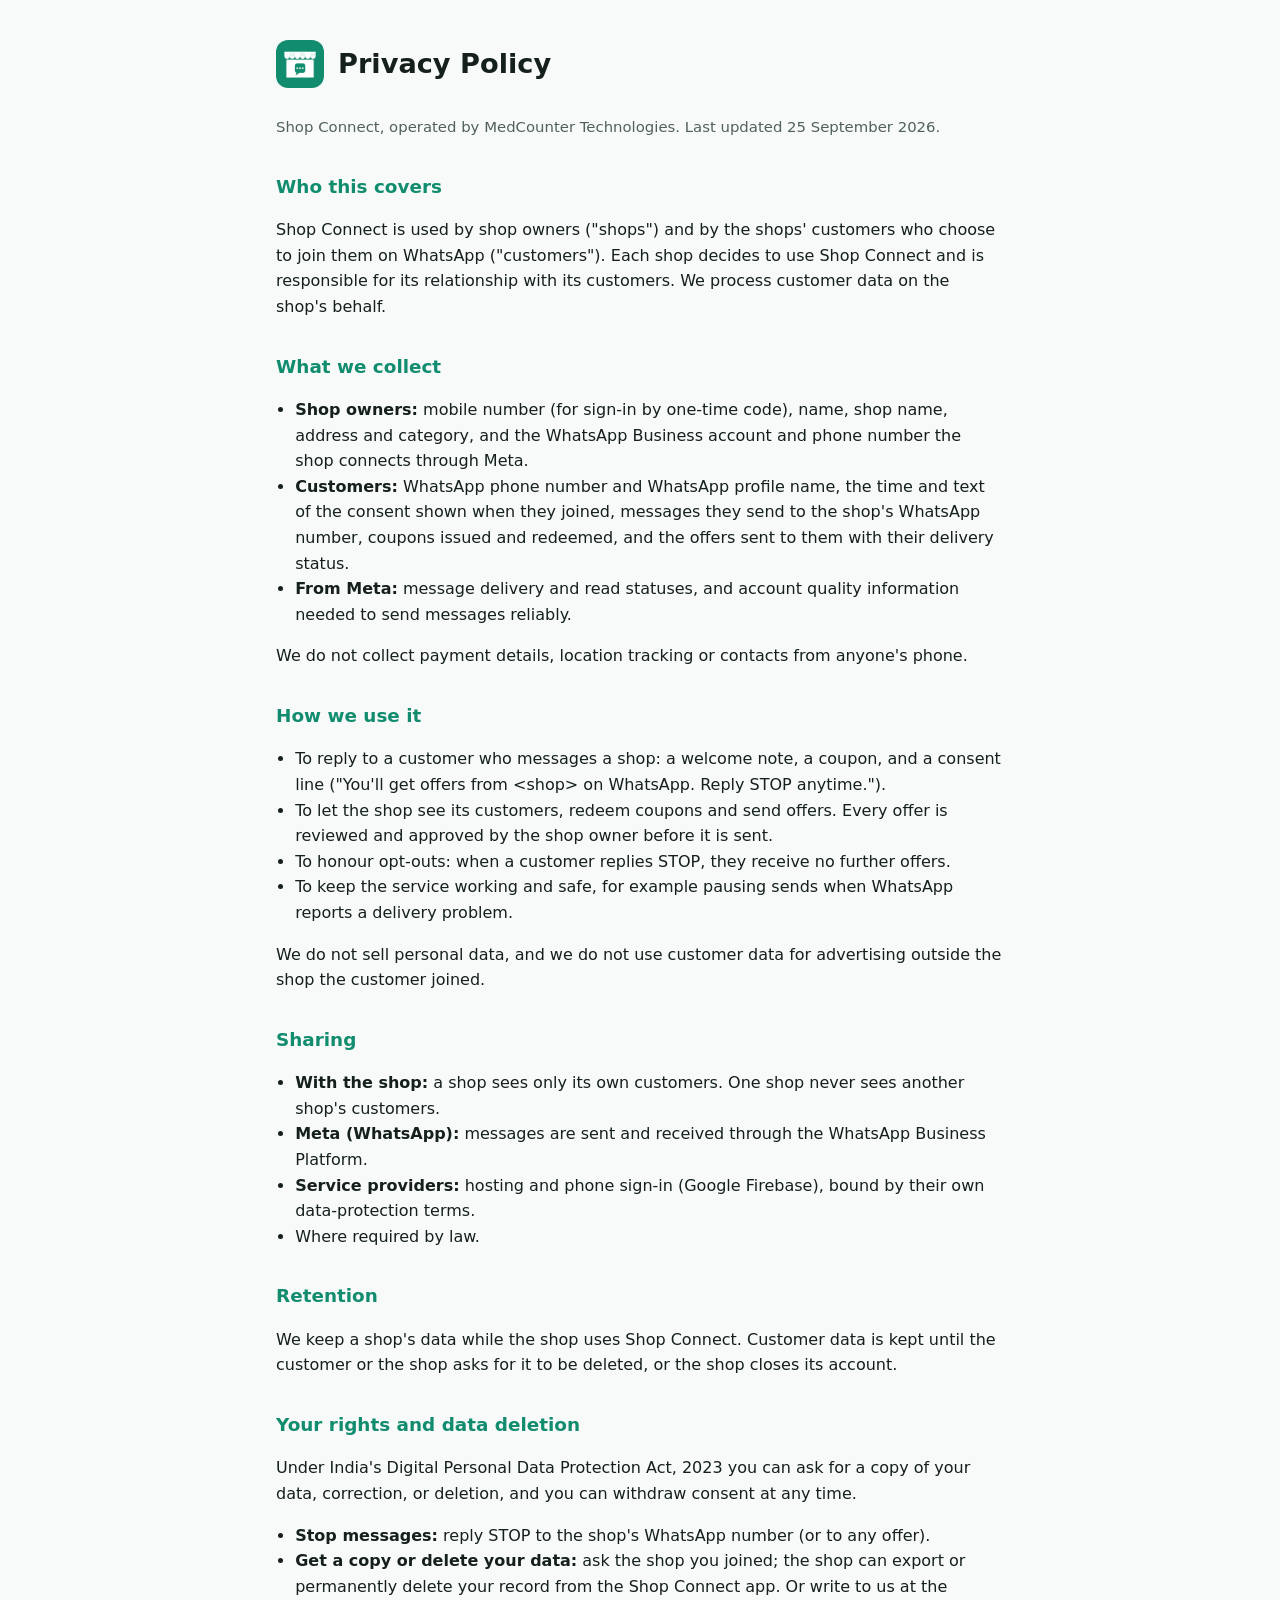
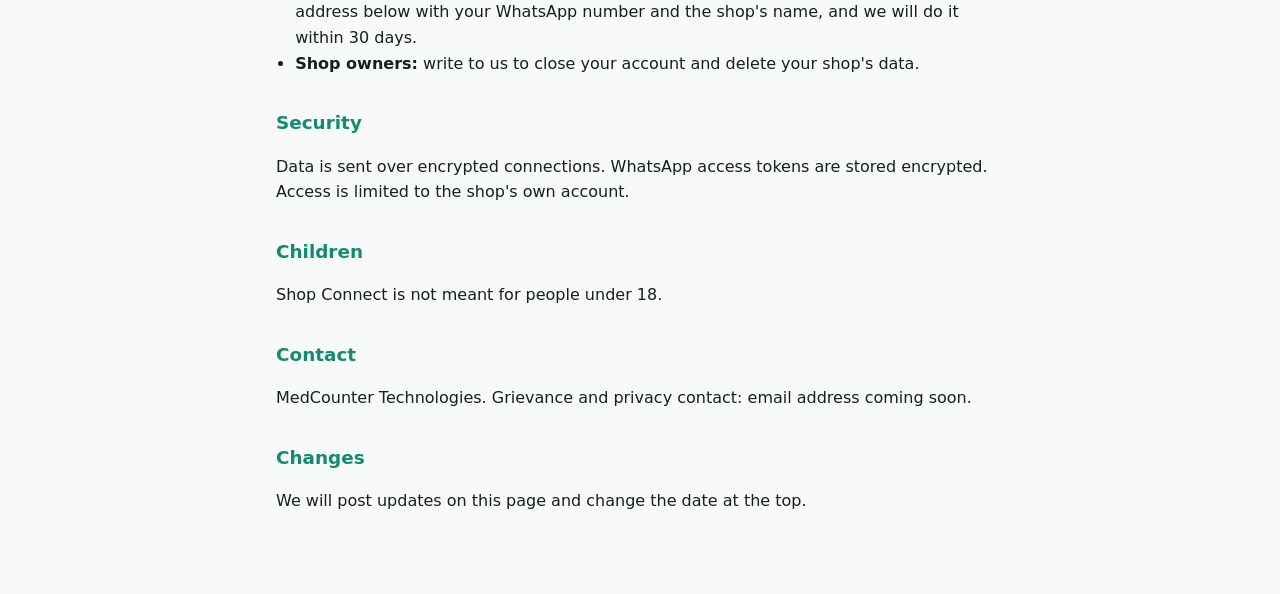
==== privacy.html @ 52a0868c "Privacy policy" ====
<!doctype html>
<html lang="en"><head><meta charset="utf-8"><meta name="viewport" content="width=device-width,initial-scale=1">
<title>Privacy Policy</title><link rel="icon" href="icon.png"><link rel="stylesheet" href="style.css"></head>
<body><main>
<header><img src="icon.png" alt=""><h1>Privacy Policy</h1></header>
<p class="muted">Shop Connect, operated by MedCounter Technologies. Last updated 25 September 2026.</p>

<h2>Who this covers</h2>
<p>Shop Connect is used by shop owners ("shops") and by the shops' customers who choose to join them on WhatsApp ("customers"). Each shop decides to use Shop Connect and is responsible for its relationship with its customers. We process customer data on the shop's behalf.</p>

<h2>What we collect</h2>
<ul>
<li><b>Shop owners:</b> mobile number (for sign-in by one-time code), name, shop name, address and category, and the WhatsApp Business account and phone number the shop connects through Meta.</li>
<li><b>Customers:</b> WhatsApp phone number and WhatsApp profile name, the time and text of the consent shown when they joined, messages they send to the shop's WhatsApp number, coupons issued and redeemed, and the offers sent to them with their delivery status.</li>
<li><b>From Meta:</b> message delivery and read statuses, and account quality information needed to send messages reliably.</li>
</ul>
<p>We do not collect payment details, location tracking or contacts from anyone's phone.</p>

<h2>How we use it</h2>
<ul>
<li>To reply to a customer who messages a shop: a welcome note, a coupon, and a consent line ("You'll get offers from &lt;shop&gt; on WhatsApp. Reply STOP anytime.").</li>
<li>To let the shop see its customers, redeem coupons and send offers. Every offer is reviewed and approved by the shop owner before it is sent.</li>
<li>To honour opt-outs: when a customer replies STOP, they receive no further offers.</li>
<li>To keep the service working and safe, for example pausing sends when WhatsApp reports a delivery problem.</li>
</ul>
<p>We do not sell personal data, and we do not use customer data for advertising outside the shop the customer joined.</p>

<h2>Sharing</h2>
<ul>
<li><b>With the shop:</b> a shop sees only its own customers. One shop never sees another shop's customers.</li>
<li><b>Meta (WhatsApp):</b> messages are sent and received through the WhatsApp Business Platform.</li>
<li><b>Service providers:</b> hosting and phone sign-in (Google Firebase), bound by their own data-protection terms.</li>
<li>Where required by law.</li>
</ul>

<h2>Retention</h2>
<p>We keep a shop's data while the shop uses Shop Connect. Customer data is kept until the customer or the shop asks for it to be deleted, or the shop closes its account.</p>

<h2 id="deletion">Your rights and data deletion</h2>
<p>Under India's Digital Personal Data Protection Act, 2023 you can ask for a copy of your data, correction, or deletion, and you can withdraw consent at any time.</p>
<ul>
<li><b>Stop messages:</b> reply STOP to the shop's WhatsApp number (or to any offer).</li>
<li><b>Get a copy or delete your data:</b> ask the shop you joined; the shop can export or permanently delete your record from the Shop Connect app. Or write to us at the address below with your WhatsApp number and the shop's name, and we will do it within 30 days.</li>
<li><b>Shop owners:</b> write to us to close your account and delete your shop's data.</li>
</ul>

<h2>Security</h2>
<p>Data is sent over encrypted connections. WhatsApp access tokens are stored encrypted. Access is limited to the shop's own account.</p>

<h2>Children</h2>
<p>Shop Connect is not meant for people under 18.</p>

<h2>Contact</h2>
<p>MedCounter Technologies. Grievance and privacy contact: <span id="contact">email address coming soon</span>.</p>

<h2>Changes</h2>
<p>We will post updates on this page and change the date at the top.</p>
</main></body></html>
---- style.css ----
:root{--bg:#f7faf9;--fg:#15201d;--muted:#51605b;--accent:#128c6e;--card:#fff;--line:#dfe8e5}
@media (prefers-color-scheme:dark){:root{--bg:#0f1614;--fg:#e7efec;--muted:#a3b3ad;--accent:#3cc19c;--card:#16201d;--line:#26332f}}
*{box-sizing:border-box}
body{margin:0;background:var(--bg);color:var(--fg);font:16px/1.6 system-ui,-apple-system,"Segoe UI",Roboto,sans-serif}
main{max-width:760px;margin:0 auto;padding:40px 16px 64px}
header{display:flex;align-items:center;gap:14px;margin-bottom:28px}
header img{width:48px;height:48px;border-radius:12px}
h1{font-size:1.7rem;margin:0}
h2{font-size:1.15rem;margin:32px 0 8px;color:var(--accent)}
p,li{color:var(--fg)}
.muted{color:var(--muted);font-size:.93rem}
a{color:var(--accent)}
ul{padding-left:1.2rem}
.card{background:var(--card);border:1px solid var(--line);border-radius:12px;padding:20px 22px}
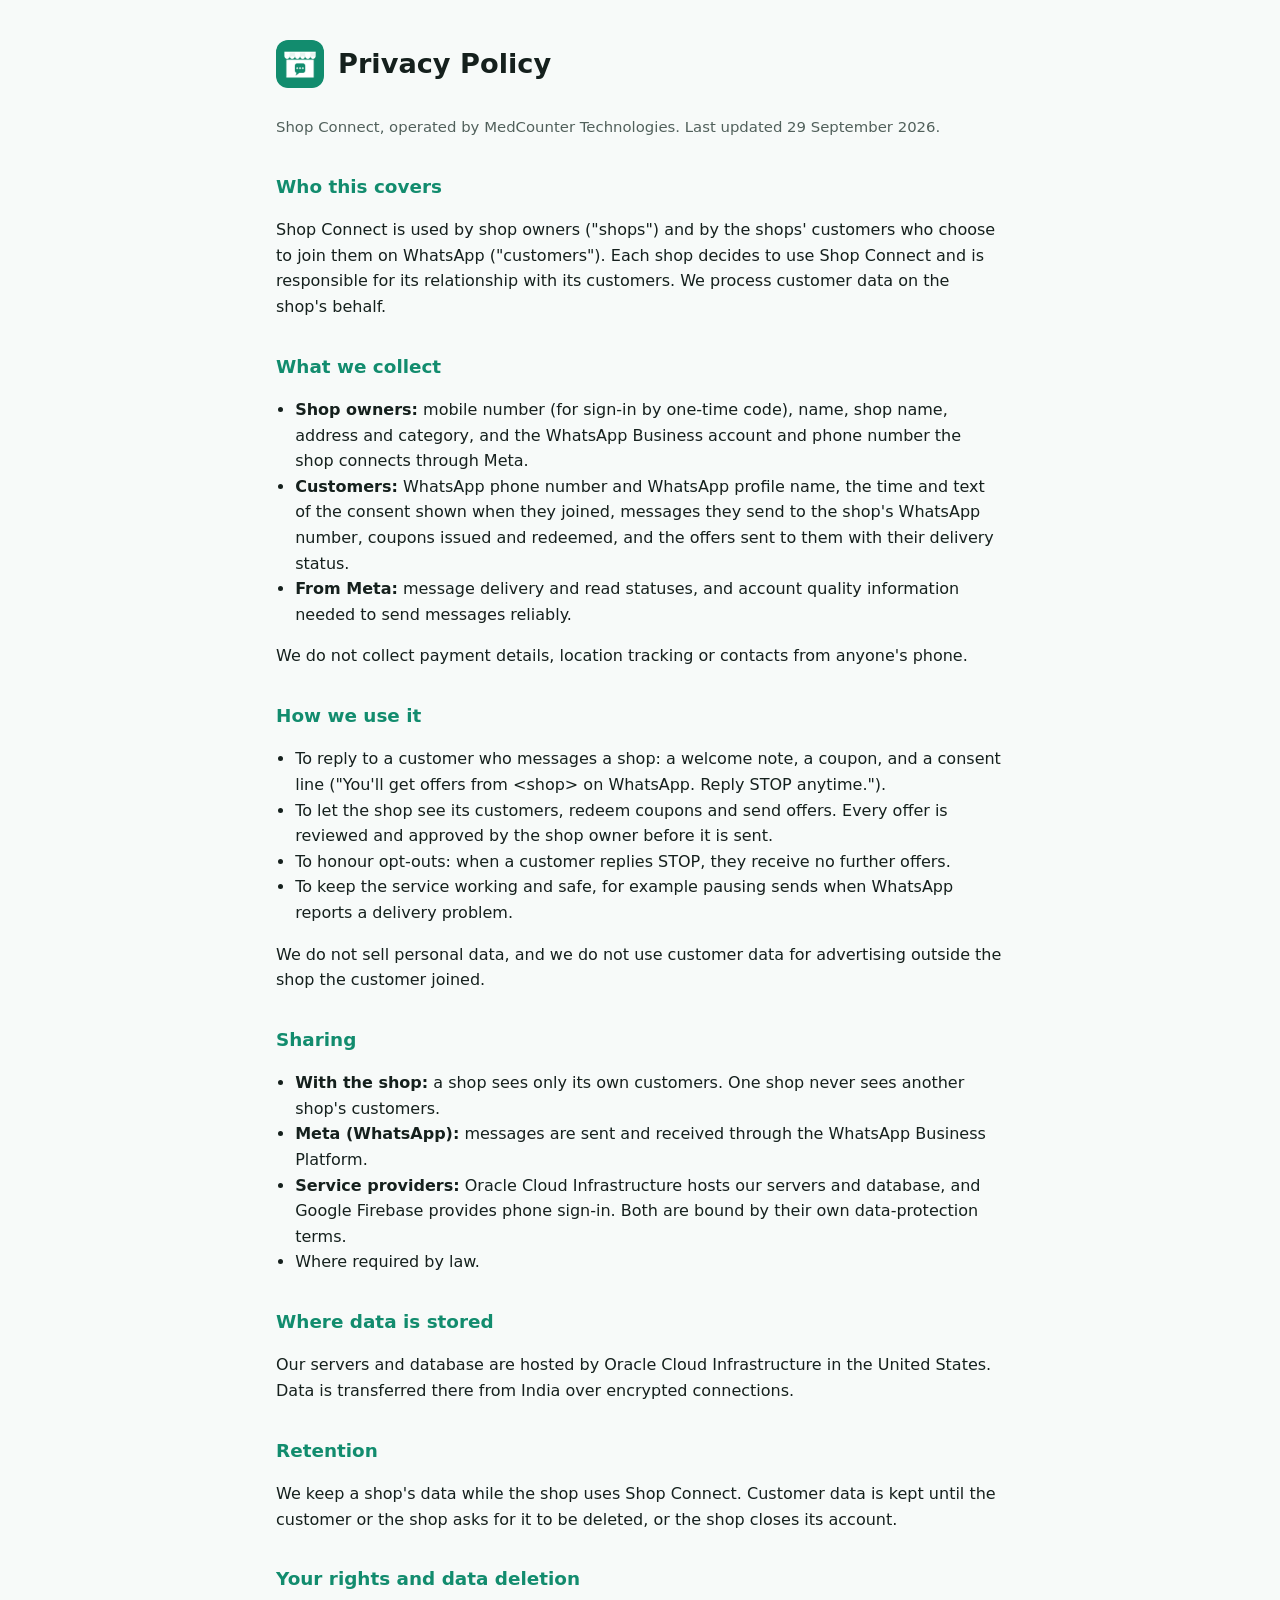
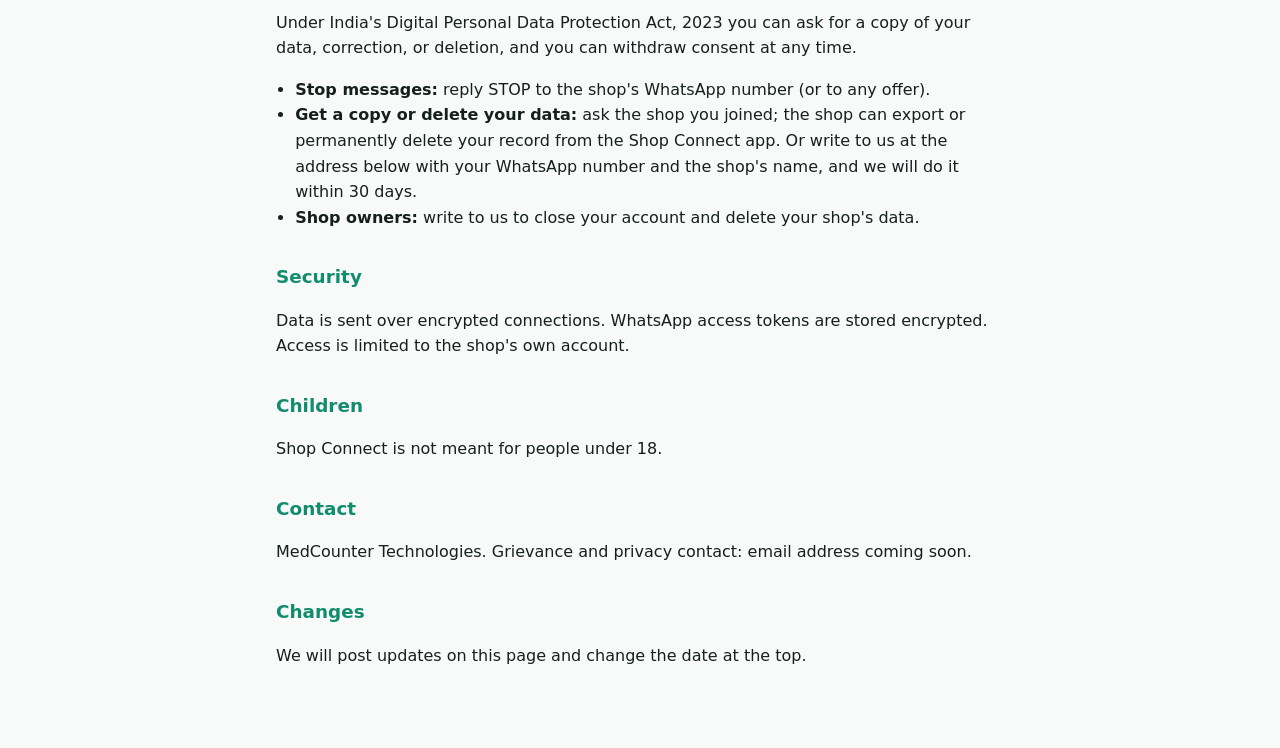
==== commit 664381d8: "Privacy policy: data is stored with Oracle Cloud in the United States Co-Authored-By: Claude Opus 5." ====
--- a/privacy.html
+++ b/privacy.html
@@ -3,7 +3,7 @@
 <title>Privacy Policy</title><link rel="icon" href="icon.png"><link rel="stylesheet" href="style.css"></head>
 <body><main>
 <header><img src="icon.png" alt=""><h1>Privacy Policy</h1></header>
-<p class="muted">Shop Connect, operated by MedCounter Technologies. Last updated 25 September 2026.</p>
+<p class="muted">Shop Connect, operated by MedCounter Technologies. Last updated 29 September 2026.</p>
 
 <h2>Who this covers</h2>
 <p>Shop Connect is used by shop owners ("shops") and by the shops' customers who choose to join them on WhatsApp ("customers"). Each shop decides to use Shop Connect and is responsible for its relationship with its customers. We process customer data on the shop's behalf.</p>
@@ -29,9 +29,12 @@
 <ul>
 <li><b>With the shop:</b> a shop sees only its own customers. One shop never sees another shop's customers.</li>
 <li><b>Meta (WhatsApp):</b> messages are sent and received through the WhatsApp Business Platform.</li>
-<li><b>Service providers:</b> hosting and phone sign-in (Google Firebase), bound by their own data-protection terms.</li>
+<li><b>Service providers:</b> Oracle Cloud Infrastructure hosts our servers and database, and Google Firebase provides phone sign-in. Both are bound by their own data-protection terms.</li>
 <li>Where required by law.</li>
 </ul>
+
+<h2>Where data is stored</h2>
+<p>Our servers and database are hosted by Oracle Cloud Infrastructure in the United States. Data is transferred there from India over encrypted connections.</p>
 
 <h2>Retention</h2>
 <p>We keep a shop's data while the shop uses Shop Connect. Customer data is kept until the customer or the shop asks for it to be deleted, or the shop closes its account.</p>
